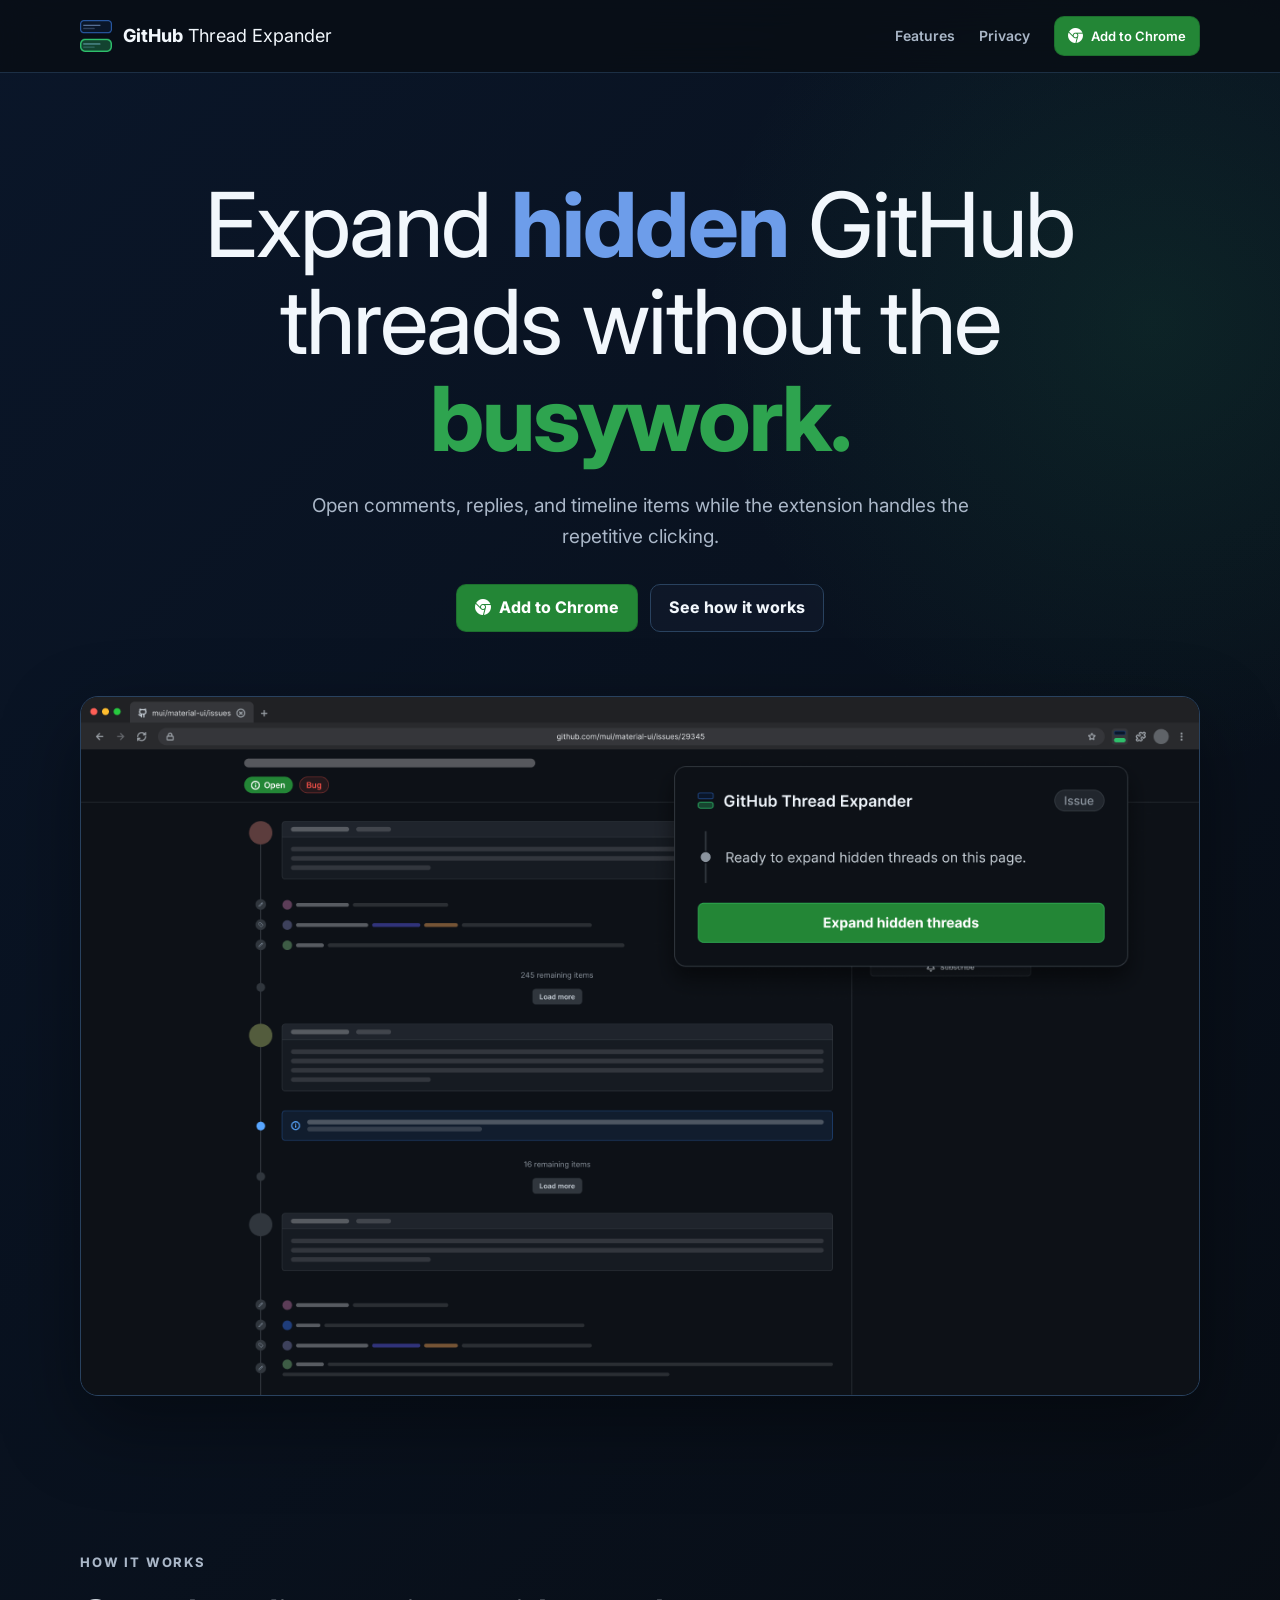
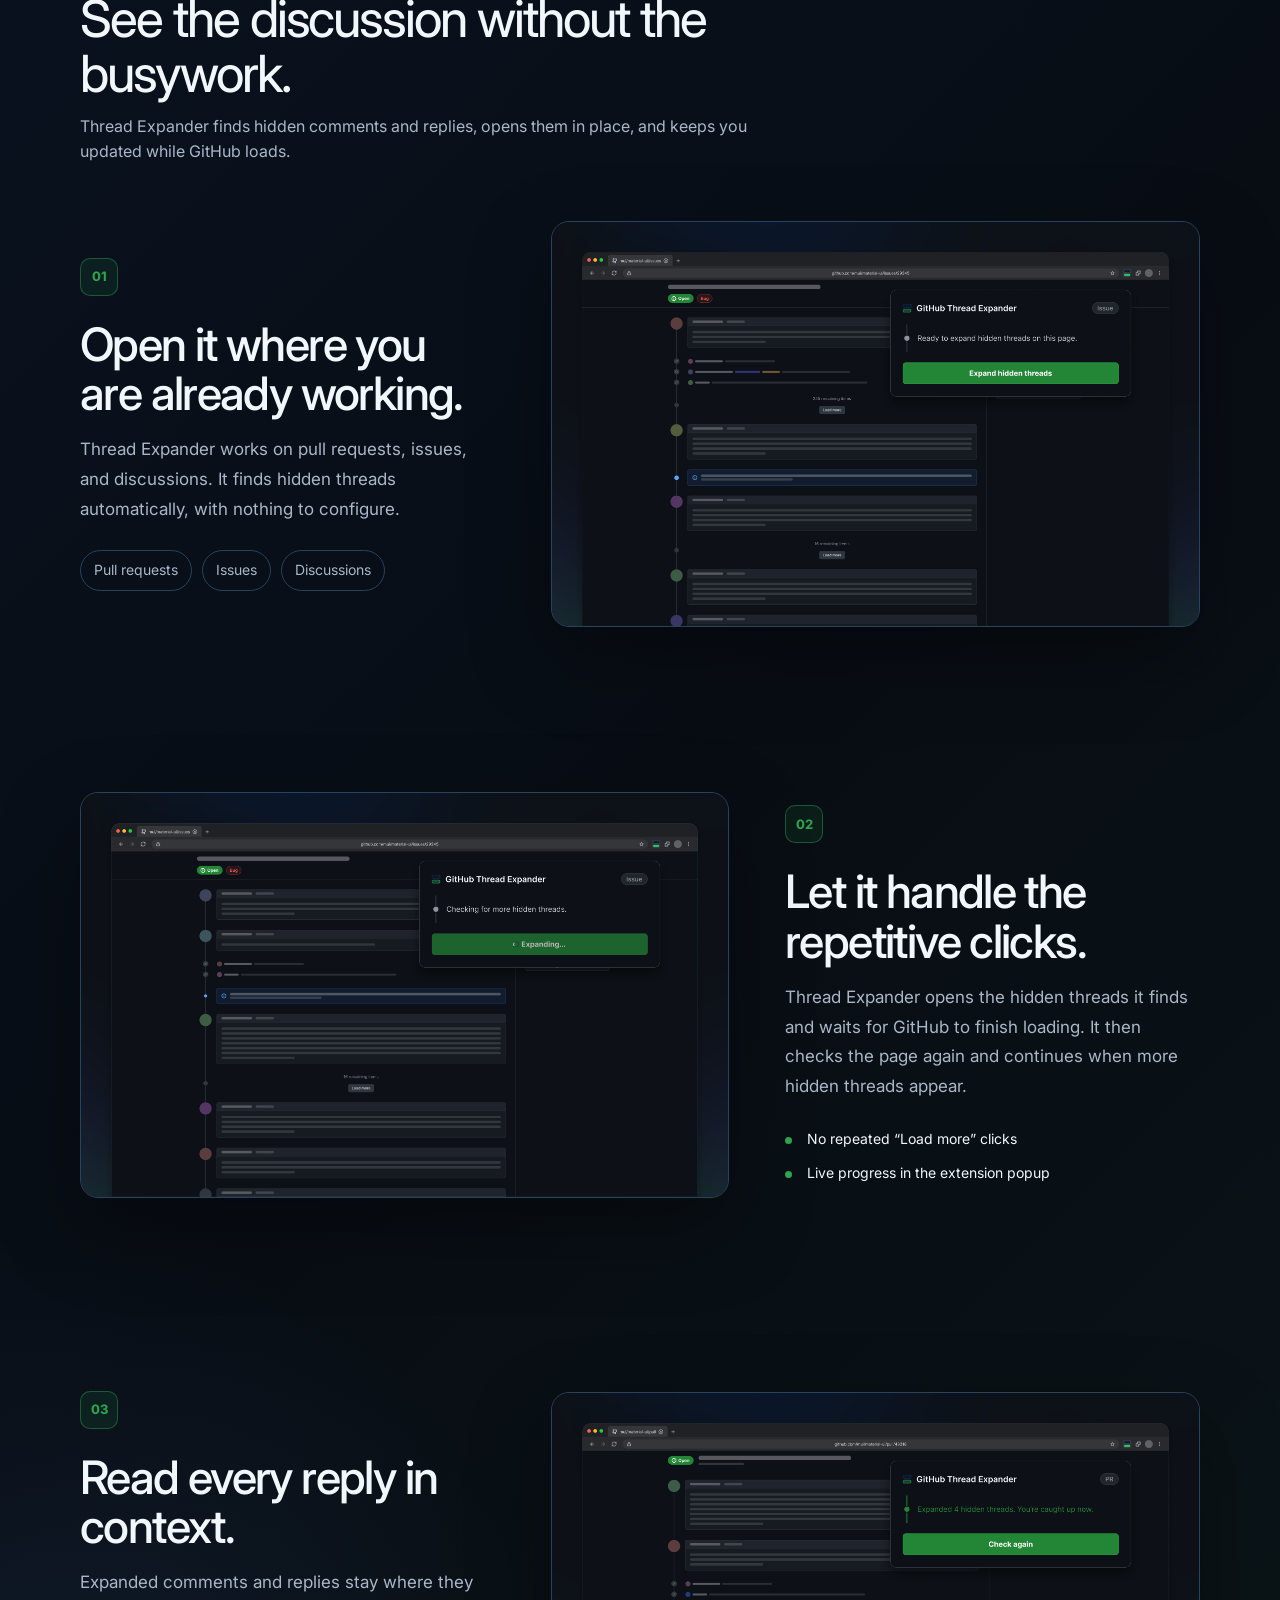
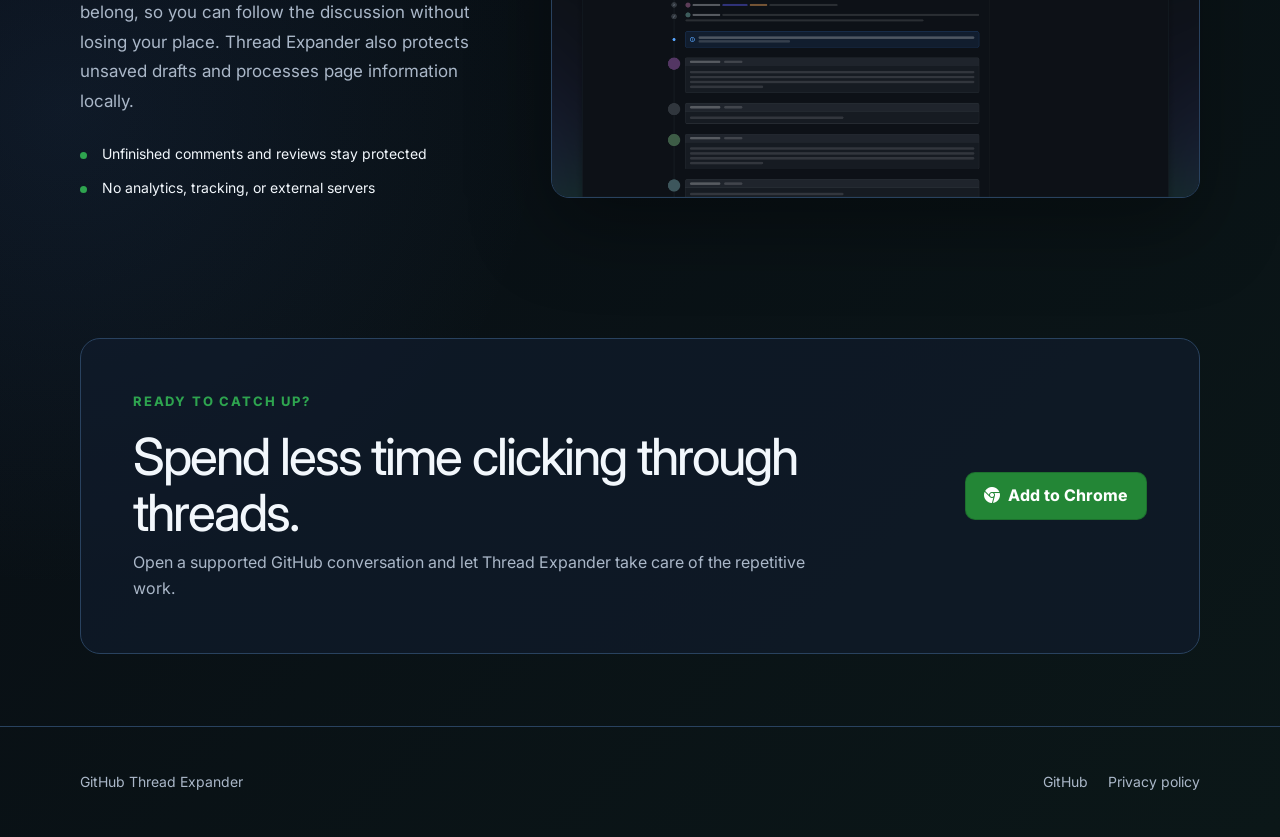
==== docs/index.html @ ba5d3c0b "feat: enhance README and add privacy policy, new assets, and styles for improved documentation and U" ====
<!doctype html>
<html lang="en">
	<head>
		<meta charset="utf-8">
		<meta name="viewport" content="width=device-width, initial-scale=1">
		<meta name="description" content="Open hidden GitHub comments and replies without clicking through every thread yourself.">
		<meta name="theme-color" content="#0a1629">
		<title>GitHub Thread Expander</title>
		<link rel="preconnect" href="https://fonts.googleapis.com">
		<link rel="preconnect" href="https://fonts.gstatic.com" crossorigin>
		<link href="https://fonts.googleapis.com/css2?family=Inter:wght@400;450;600;700;750&amp;display=swap" rel="stylesheet">
		<link rel="stylesheet" href="https://cdn.jsdelivr.net/npm/bootstrap-icons@1.13.1/font/bootstrap-icons.min.css">
		<link rel="icon" href="assets/icon_48x48.png">
		<link rel="stylesheet" href="styles.css">
	</head>
	<body>
		<header class="site-header">
			<nav class="nav" aria-label="Main navigation">
				<a class="brand" href="./">
					<img src="assets/icon_48x48.png" alt="" height="32" width="32">
					<span><strong>GitHub</strong> Thread Expander</span>
				</a>
				<div class="nav-links">
					<a href="#features">Features</a>
					<a href="privacy-policy/">Privacy</a>
					<a class="button nav-cta" href="https://chromewebstore.google.com/detail/dfofphmolabcjnlffcionmncbddpoopg?utm_source=item-share-cb" target="_blank" rel="noopener noreferrer" aria-label="Add GitHub Thread Expander to Chrome">
						<i class="bi bi-browser-chrome" aria-hidden="true"></i>
						Add to Chrome
					</a>
				</div>
			</nav>
		</header>

		<main>
			<section class="hero container">
				<!-- <p class="eyebrow">Built for focused reviews</p> -->
				<h1>Expand <span class="blue">hidden</span> GitHub threads without the <span class="green">busywork.</span></h1>
				<p class="hero-copy">Open comments, replies, and timeline items while the extension handles the repetitive clicking.</p>
				<div class="actions">
					<a class="button" href="https://chromewebstore.google.com/detail/dfofphmolabcjnlffcionmncbddpoopg?utm_source=item-share-cb" target="_blank" rel="noopener noreferrer" aria-label="Add GitHub Thread Expander to Chrome">
						<i class="bi bi-browser-chrome" aria-hidden="true"></i>
						Add to Chrome
					</a>
					<a class="button secondary" href="#features">See how it works</a>
				</div>
				<figure class="product-shot">
					<img src="assets/website_0_1280x800.png" alt="GitHub Thread Expander ready to expand hidden threads on a GitHub issue">
				</figure>
			</section>

			<section class="section container" id="features">
				<div class="section-heading">
					<p class="eyebrow">How it works</p>
					<h2>See the discussion without the busywork.</h2>
					<p>Thread Expander finds hidden comments and replies, opens them in place, and keeps you updated while GitHub loads.</p>
				</div>
				<div class="feature-flow">
					<article class="feature-step">
						<div class="feature-step-inner">
							<div class="feature-copy">
								<span class="step-number">01</span>
								<h3>Open it where you are already working.</h3>
								<p>Thread Expander works on pull requests, issues, and discussions. It finds hidden threads automatically, with nothing to configure.</p>
								<div class="supported-list" aria-label="Supported GitHub pages">
									<span class="tag">Pull requests</span>
									<span class="tag">Issues</span>
									<span class="tag">Discussions</span>
								</div>
							</div>
							<figure class="feature-image">
								<img src="assets/website_1_1280x800.png" alt="GitHub issue with Thread Expander ready to start">
							</figure>
						</div>
					</article>

					<article class="feature-step">
						<div class="feature-step-inner feature-step-reverse">
							<figure class="feature-image">
								<img src="assets/website_2_1280x800.png" alt="GitHub issue while Thread Expander checks for more hidden threads">
							</figure>
							<div class="feature-copy">
								<span class="step-number">02</span>
								<h3>Let it handle the repetitive clicks.</h3>
								<p>Thread Expander opens the hidden threads it finds and waits for GitHub to finish loading. It then checks the page again and continues when more hidden threads appear.</p>
								<ul class="feature-points">
									<li>No repeated “Load more” clicks</li>
									<li>Live progress in the extension popup</li>
								</ul>
							</div>
						</div>
					</article>

					<article class="feature-step">
						<div class="feature-step-inner">
							<div class="feature-copy">
								<span class="step-number">03</span>
								<h3>Read every reply in context.</h3>
								<p>Expanded comments and replies stay where they belong, so you can follow the discussion without losing your place. Thread Expander also protects unsaved drafts and processes page information locally.</p>
								<ul class="feature-points">
									<li>Unfinished comments and reviews stay protected</li>
									<li>No analytics, tracking, or external servers</li>
								</ul>
							</div>
							<figure class="feature-image">
								<img src="assets/website_3_1280x800.png" alt="GitHub pull request after Thread Expander opened hidden threads">
							</figure>
						</div>
					</article>
				</div>
			</section>

			<section class="container closing-cta">
				<div>
					<p class="eyebrow">Ready to catch up?</p>
					<h2>Spend less time clicking through threads.</h2>
					<p>Open a supported GitHub conversation and let Thread Expander take care of the repetitive work.</p>
				</div>
				<a class="button" href="https://chromewebstore.google.com/detail/dfofphmolabcjnlffcionmncbddpoopg?utm_source=item-share-cb" target="_blank" rel="noopener noreferrer" aria-label="Add GitHub Thread Expander to Chrome">
					<i class="bi bi-browser-chrome" aria-hidden="true"></i>
					Add to Chrome
				</a>
			</section>
		</main>

		<footer class="site-footer">
			<div class="container footer-inner">
				<span>GitHub Thread Expander</span>
				<div class="footer-links">
					<a href="https://github.com/devanshkaushik/github-thread-expander" target="_blank" rel="noopener noreferrer">GitHub</a>
					<a href="privacy-policy/">Privacy policy</a>
				</div>
			</div>
		</footer>
	</body>
</html>
---- docs/styles.css ----
:root {
	color-scheme: dark;
	--bg: #0a1629;
	--bg-deep: #080d14;
	--surface: #101b2b;
	--surface-raised: #152238;
	--border: #29425f;
	--text: #f2f7fc;
	--muted: #aab7c8;
	--blue: #6d9dea;
	--primary: #238636;
	--primary-light: #2ea44f;
	--primary-text: #ffffff;
	--max-width: 1120px;
}

* {
	box-sizing: border-box;
}

html {
	scroll-behavior: smooth;
}

body {
	margin: 0;
	background:
		radial-gradient(circle at 90% 8%, rgba(46, 191, 107, 0.1), transparent 28rem),
		radial-gradient(circle at 5% 82%, rgba(74, 127, 211, 0.1), transparent 30rem),
		linear-gradient(135deg, var(--bg) 0%, var(--bg-deep) 58%, #0b1718 100%);
	color: var(--text);
	font-family: "Inter", ui-sans-serif, -apple-system, BlinkMacSystemFont, "Segoe UI", sans-serif;
	line-height: 1.6;
}

a {
	color: inherit;
}

img {
	display: block;
	max-width: 100%;
}

.site-header {
	position: sticky;
	top: 0;
	z-index: 10;
	border-bottom: 1px solid rgba(41, 66, 95, 0.65);
	background: rgba(8, 13, 20, 0.78);
	backdrop-filter: blur(18px);
}

.nav,
.container {
	width: min(calc(100% - 40px), var(--max-width));
	margin-inline: auto;
}

.nav {
	display: flex;
	min-height: 72px;
	align-items: center;
	justify-content: space-between;
	gap: 24px;
}

.brand {
	display: inline-flex;
	align-items: center;
	gap: 11px;
	font-size: 18px;
	font-weight: 400;
	text-decoration: none;
}

.brand strong {
	font-weight: 750;
}

.brand img {
	width: 32px;
	height: 32px;
}

.nav-links {
	display: flex;
	align-items: center;
	gap: 24px;
}

.nav-links a {
	color: var(--muted);
	font-size: 14px;
	font-weight: 600;
	text-decoration: none;
}

.nav-links a:hover,
.nav-links a:focus-visible {
	color: var(--text);
}

.button {
	display: inline-flex;
	gap: 8px;
	min-height: 46px;
	align-items: center;
	justify-content: center;
	border: 1px solid rgba(7, 26, 16, 0.2);
	border-radius: 10px;
	padding: 10px 18px;
	background: var(--primary);
	color: var(--primary-text);
	font-weight: 750;
	text-decoration: none;
	white-space: nowrap;
	transition: background-color 120ms ease, border-color 120ms ease, color 120ms ease;
}

.button:hover {
	background: var(--primary-light);
	border-color: rgba(255, 255, 255, 0.28);
}

.button.secondary {
	border-color: var(--border);
	background: rgba(16, 27, 43, 0.7);
	color: var(--text);
}

.button.secondary:hover {
	border-color: #52739a;
	background: rgba(21, 34, 56, 0.92);
}

.nav-links .nav-cta {
	min-height: 38px;
	gap: 8px;
	padding: 7px 13px;
	color: var(--primary-text);
	font-size: 13px;
}

.nav-cta .bi {
	font-size: 15px;
}

.hero {
	padding: 104px 0 72px;
	text-align: center;
}

.eyebrow {
	margin: 0 0 18px;
	color: var(--primary-light);
	font-size: 13px;
	font-weight: 750;
	letter-spacing: 0.14em;
	text-transform: uppercase;
}

h1,
h2,
p {
	margin-top: 0;
}

h1 {
	max-width: 950px;
	margin-inline: auto;
	margin-bottom: 24px;
	font-size: clamp(3rem, 7vw, 5.7rem);
	font-weight: 430;
	letter-spacing: -0.02em;
	line-height: 1.08;
}

.blue {
	color: var(--blue);
	font-weight: 750;
}

.green {
	color: var(--primary-light);
	font-weight: 750;
}

.hero-copy {
	max-width: 660px;
	margin: 0 auto 32px;
	color: var(--muted);
	font-size: 19px;
}

.actions {
	display: flex;
	justify-content: center;
	gap: 12px;
	flex-wrap: wrap;
}

.product-shot {
	margin: 64px 0 0;
	overflow: hidden;
	border: 1px solid var(--border);
	border-radius: 18px;
	background: var(--surface);
	box-shadow: 0 30px 80px rgba(0, 0, 0, 0.38);
}

.product-shot img {
	width: 100%;
}

.section {
	padding: 84px 0;
}

.section-heading {
	max-width: 720px;
	margin-bottom: 38px;
}

h2 {
	margin-bottom: 12px;
	font-size: clamp(2rem, 4vw, 3.5rem);
	font-weight: 450;
	letter-spacing: -0.04em;
	line-height: 1.08;
}

.section-heading p,
.privacy-meta,
.policy p,
.policy li {
	color: var(--muted);
}

.feature-flow {
	margin-top: 56px;
}

.feature-step + .feature-step {
	margin-top: 150px;
}

.feature-step-inner {
	display: grid;
	grid-template-columns: minmax(0, 0.78fr) minmax(0, 1.22fr);
	align-items: center;
	gap: 56px;
}

.feature-step-reverse {
	grid-template-columns: minmax(0, 1.22fr) minmax(0, 0.78fr);
}

.feature-copy {
	padding-block: 28px;
}

.step-number {
	display: inline-grid;
	width: 38px;
	height: 38px;
	margin-bottom: 24px;
	place-items: center;
	border: 1px solid rgba(46, 164, 79, 0.45);
	border-radius: 10px;
	background: rgba(46, 164, 79, 0.1);
	color: var(--primary-light);
	font-size: 13px;
	font-weight: 750;
}

.feature-copy h3 {
	margin: 0 0 16px;
	font-size: clamp(2rem, 3.6vw, 3.25rem);
	font-weight: 520;
	letter-spacing: -0.035em;
	line-height: 1.08;
}

.feature-copy > p {
	margin-bottom: 26px;
	color: var(--muted);
	font-size: 17px;
	line-height: 1.75;
}

.feature-image {
	margin: 0;
	overflow: hidden;
	border: 1px solid var(--border);
	border-radius: 18px;
	background: var(--surface);
	box-shadow: 0 30px 80px rgba(0, 0, 0, 0.34);
}

.feature-image img {
	width: 100%;
}

@keyframes feature-image-reveal {
	from {
		opacity: 0.35;
		transform: scale(0.95) translateY(3px);
	}

	to {
		opacity: 1;
		transform: scale(1);
	}
}

@media (prefers-reduced-motion: no-preference) {
	@supports (animation-timeline: view()) {
		.feature-image {
			animation: feature-image-reveal linear both;
			animation-timeline: view();
			animation-range: entry 8% cover 32%;
		}
	}
}

.supported-list {
	display: flex;
	gap: 10px;
	flex-wrap: wrap;
}

.tag {
	border: 1px solid var(--border);
	border-radius: 999px;
	padding: 8px 13px;
	color: var(--muted);
	font-size: 14px;
}

.feature-points {
	display: grid;
	gap: 12px;
	margin: 0;
	padding: 0;
	list-style: none;
}

.feature-points li {
	position: relative;
	padding-left: 22px;
	color: var(--text);
	font-size: 14px;
}

.feature-points li::before {
	position: absolute;
	top: 0.65em;
	left: 0;
	width: 7px;
	height: 7px;
	border-radius: 50%;
	background: var(--primary-light);
	content: "";
}

.closing-cta {
	display: flex;
	align-items: center;
	justify-content: space-between;
	gap: 48px;
	margin-top: 26px;
	border: 1px solid var(--border);
	border-radius: 20px;
	padding: 52px;
	background: rgba(16, 27, 43, 0.72);
}

.closing-cta > div {
	max-width: 680px;
}

.closing-cta h2 {
	margin-bottom: 10px;
}

.closing-cta p:not(.eyebrow) {
	margin-bottom: 0;
	color: var(--muted);
}

.closing-cta .button {
	flex: 0 0 auto;
}

.site-footer {
	margin-top: 72px;
	border-top: 1px solid var(--border);
}

.footer-inner {
	display: flex;
	min-height: 110px;
	align-items: center;
	justify-content: space-between;
	gap: 20px;
	color: var(--muted);
	font-size: 14px;
}

.footer-links {
	display: flex;
	gap: 20px;
}

.footer-links a {
	text-decoration: none;
}

.policy-page {
	min-height: 100vh;
}

.policy-wrap {
	width: min(calc(100% - 40px), 820px);
	margin: 0 auto;
	padding: 88px 0 24px;
}

.policy-wrap h1 {
	margin: 0 0 12px;
	font-size: clamp(2.8rem, 7vw, 5rem);
	text-align: left;
}

.privacy-meta {
	margin-bottom: 48px;
}

.policy {
	border: 1px solid var(--border);
	border-radius: 20px;
	padding: clamp(24px, 6vw, 56px);
	background: rgba(16, 27, 43, 0.82);
	box-shadow: 0 24px 70px rgba(0, 0, 0, 0.24);
}

.policy h2 {
	margin-top: 42px;
	font-size: 24px;
	font-weight: 700;
	letter-spacing: -0.02em;
}

.policy h2:first-child {
	margin-top: 0;
}

.policy a {
	color: var(--primary-light);
}

.policy li + li {
	margin-top: 8px;
}

@media (max-width: 760px) {
	.nav {
		gap: 14px;
	}

	.nav-links a:not(.button) {
		display: none;
	}

	.hero {
		padding-top: 72px;
	}

	.feature-step-inner,
	.feature-step-reverse {
		grid-template-columns: 1fr;
		gap: 20px;
	}

	.feature-step + .feature-step {
		margin-top: 96px;
	}

	.feature-copy {
		order: 1;
		padding-block: 0;
	}

	.feature-image {
		order: 2;
	}

	.feature-copy > p {
		font-size: 16px;
		line-height: 1.65;
	}

	.closing-cta {
		align-items: flex-start;
		flex-direction: column;
		gap: 28px;
		padding: 30px;
	}

	.footer-inner {
		align-items: flex-start;
		flex-direction: column;
		padding: 28px 0;
	}
}
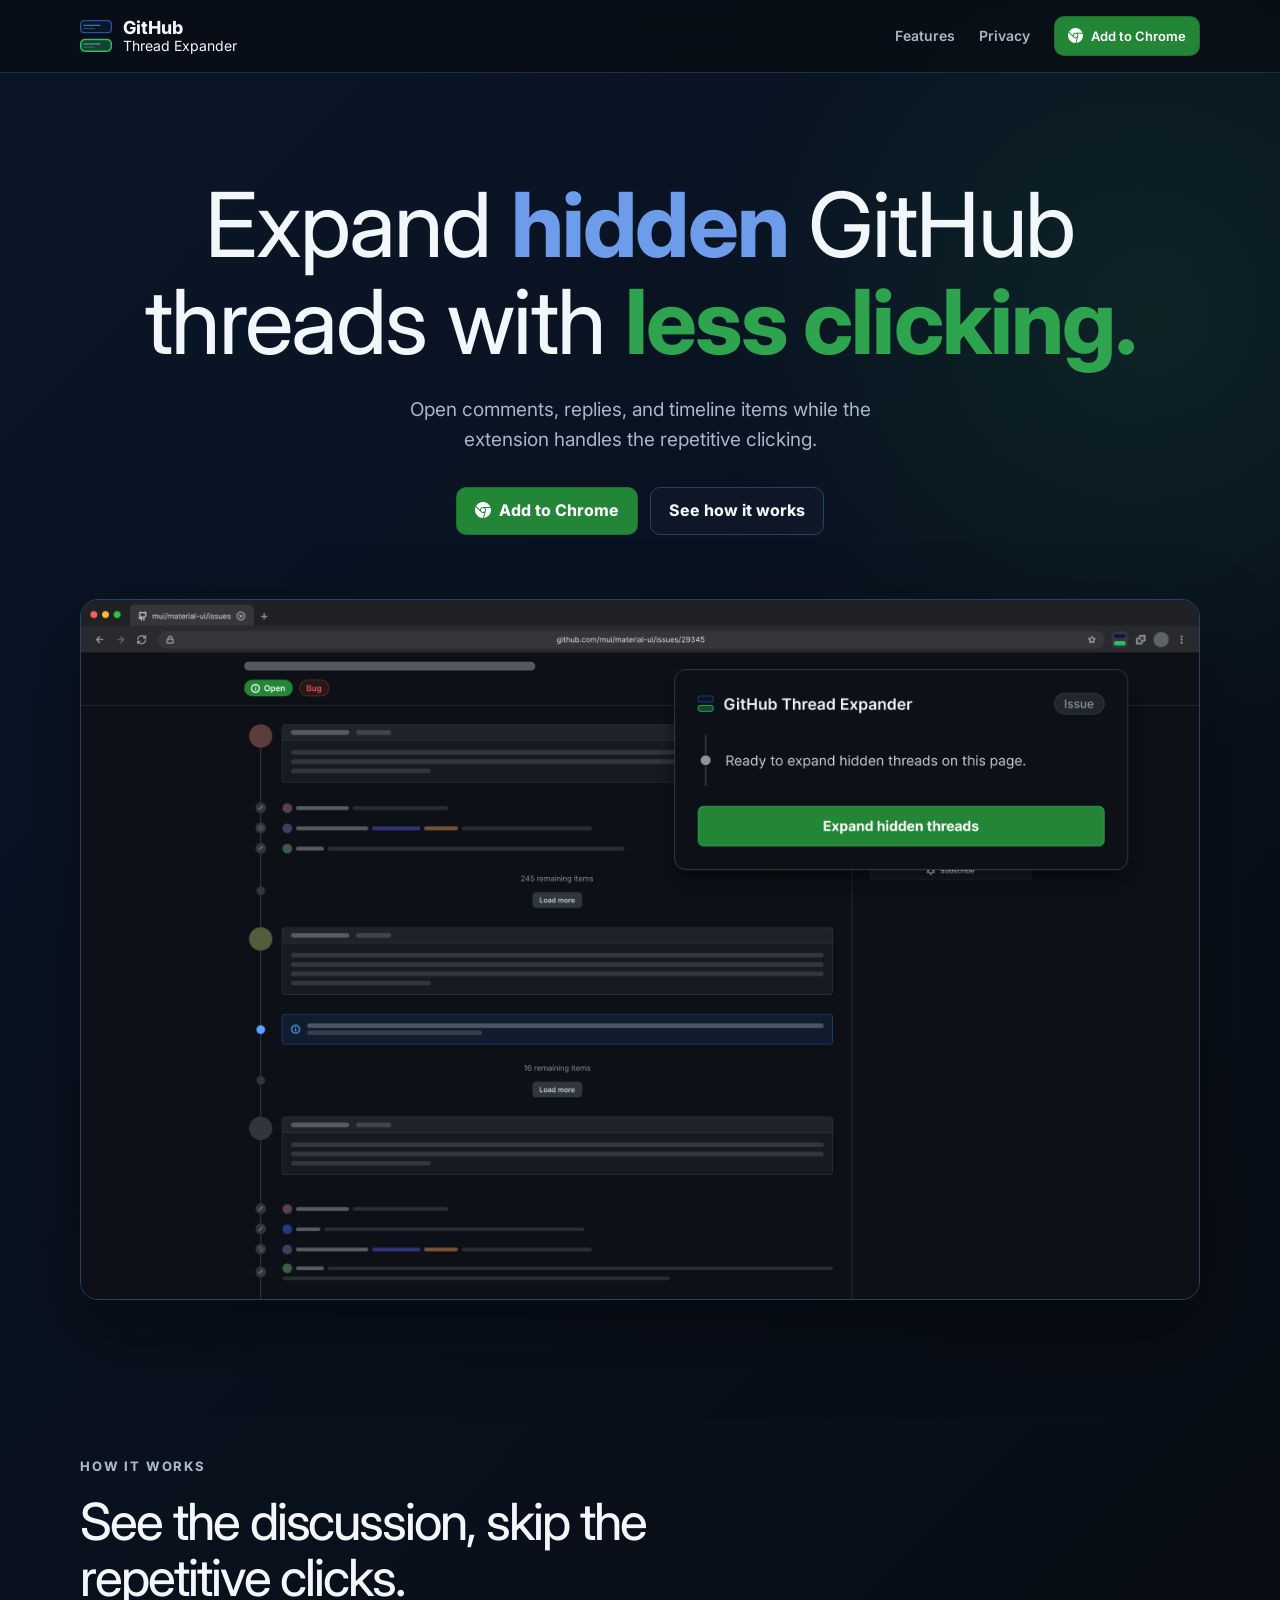
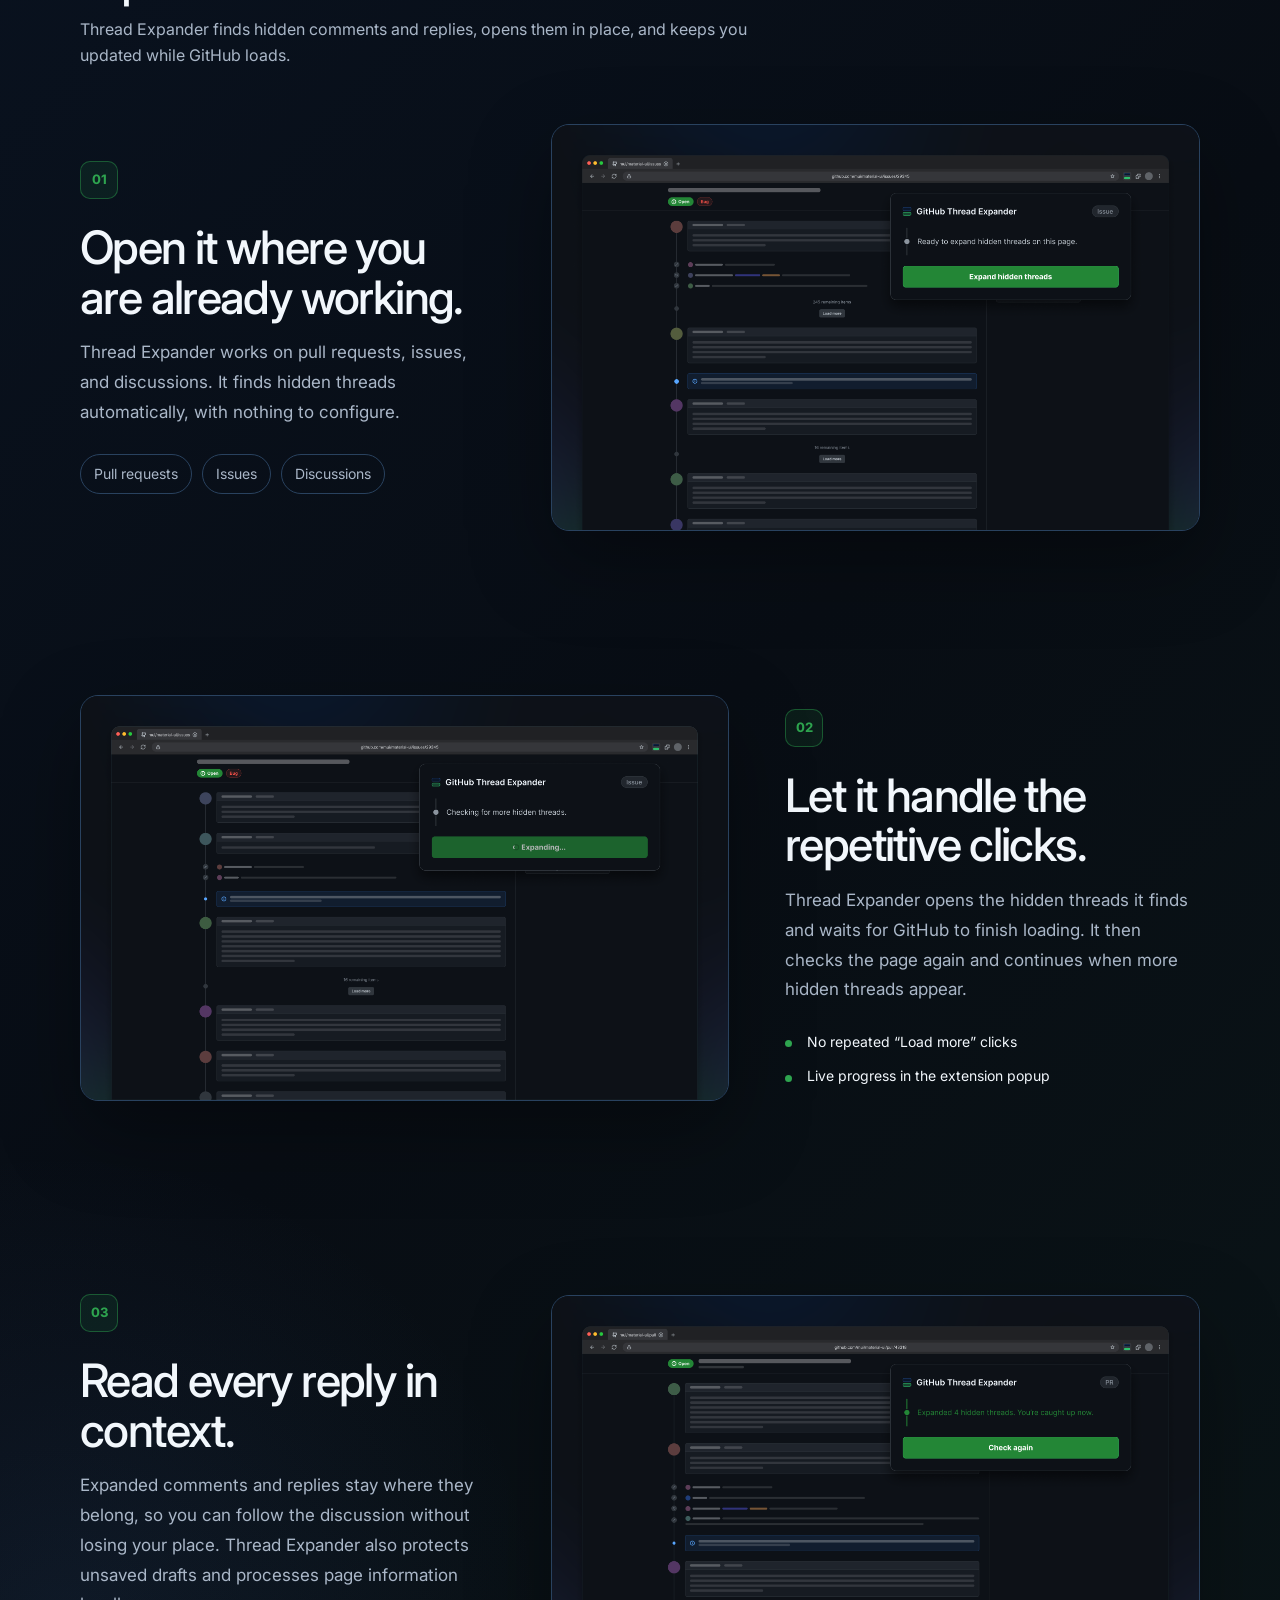
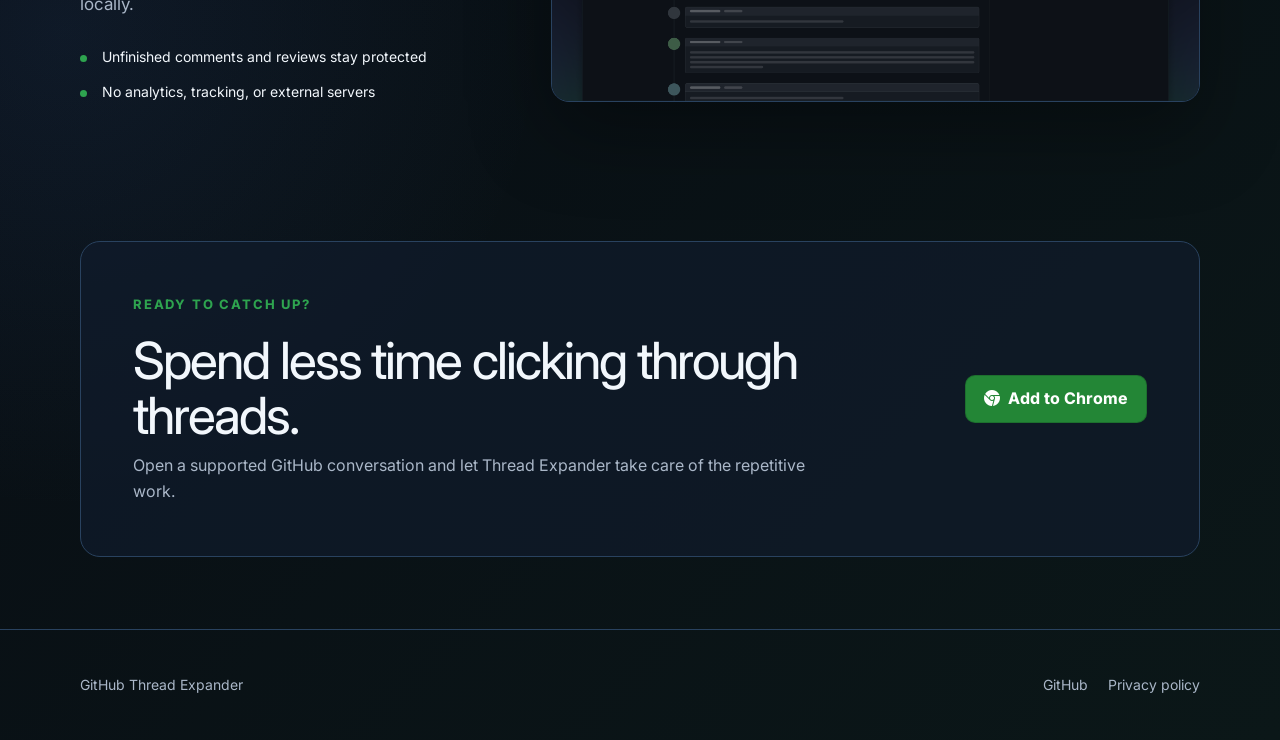
==== commit 056b02cc: "feat: update branding styles and improve navigation text for better clarity" ====
--- a/docs/index.html
+++ b/docs/index.html
@@ -5,6 +5,7 @@
 		<meta name="viewport" content="width=device-width, initial-scale=1">
 		<meta name="description" content="Open hidden GitHub comments and replies without clicking through every thread yourself.">
 		<meta name="theme-color" content="#0a1629">
+		<meta name="google-site-verification" content="gs3e2-iut-cvpTGJV8IsobJCZ_WyoXmUTNRu13FWTS0">
 		<title>GitHub Thread Expander</title>
 		<link rel="preconnect" href="https://fonts.googleapis.com">
 		<link rel="preconnect" href="https://fonts.gstatic.com" crossorigin>
@@ -18,7 +19,7 @@
 			<nav class="nav" aria-label="Main navigation">
 				<a class="brand" href="./">
 					<img src="assets/icon_48x48.png" alt="" height="32" width="32">
-					<span><strong>GitHub</strong> Thread Expander</span>
+					<span class="brand-name"><strong>GitHub</strong><span>Thread Expander</span></span>
 				</a>
 				<div class="nav-links">
 					<a href="#features">Features</a>
@@ -34,7 +35,7 @@
 		<main>
 			<section class="hero container">
 				<!-- <p class="eyebrow">Built for focused reviews</p> -->
-				<h1>Expand <span class="blue">hidden</span> GitHub threads without the <span class="green">busywork.</span></h1>
+				<h1>Expand <span class="blue">hidden</span> GitHub threads with <span class="green">less clicking.</span></h1>
 				<p class="hero-copy">Open comments, replies, and timeline items while the extension handles the repetitive clicking.</p>
 				<div class="actions">
 					<a class="button" href="https://chromewebstore.google.com/detail/dfofphmolabcjnlffcionmncbddpoopg?utm_source=item-share-cb" target="_blank" rel="noopener noreferrer" aria-label="Add GitHub Thread Expander to Chrome">
@@ -51,7 +52,7 @@
 			<section class="section container" id="features">
 				<div class="section-heading">
 					<p class="eyebrow">How it works</p>
-					<h2>See the discussion without the busywork.</h2>
+					<h2>See the discussion, skip the repetitive clicks.</h2>
 					<p>Thread Expander finds hidden comments and replies, opens them in place, and keeps you updated while GitHub loads.</p>
 				</div>
 				<div class="feature-flow">
--- a/docs/styles.css
+++ b/docs/styles.css
@@ -78,6 +78,16 @@
 	font-weight: 750;
 }
 
+.brand-name {
+	display: flex;
+	flex-direction: column;
+	line-height: 1.1;
+}
+
+.brand-name > span {
+	font-size: 0.78em;
+}
+
 .brand img {
 	width: 32px;
 	height: 32px;
@@ -167,7 +177,7 @@
 }
 
 h1 {
-	max-width: 950px;
+	max-width: 1100px;
 	margin-inline: auto;
 	margin-bottom: 24px;
 	font-size: clamp(3rem, 7vw, 5.7rem);
@@ -187,7 +197,7 @@
 }
 
 .hero-copy {
-	max-width: 660px;
+	max-width: 480px;
 	margin: 0 auto 32px;
 	color: var(--muted);
 	font-size: 19px;
